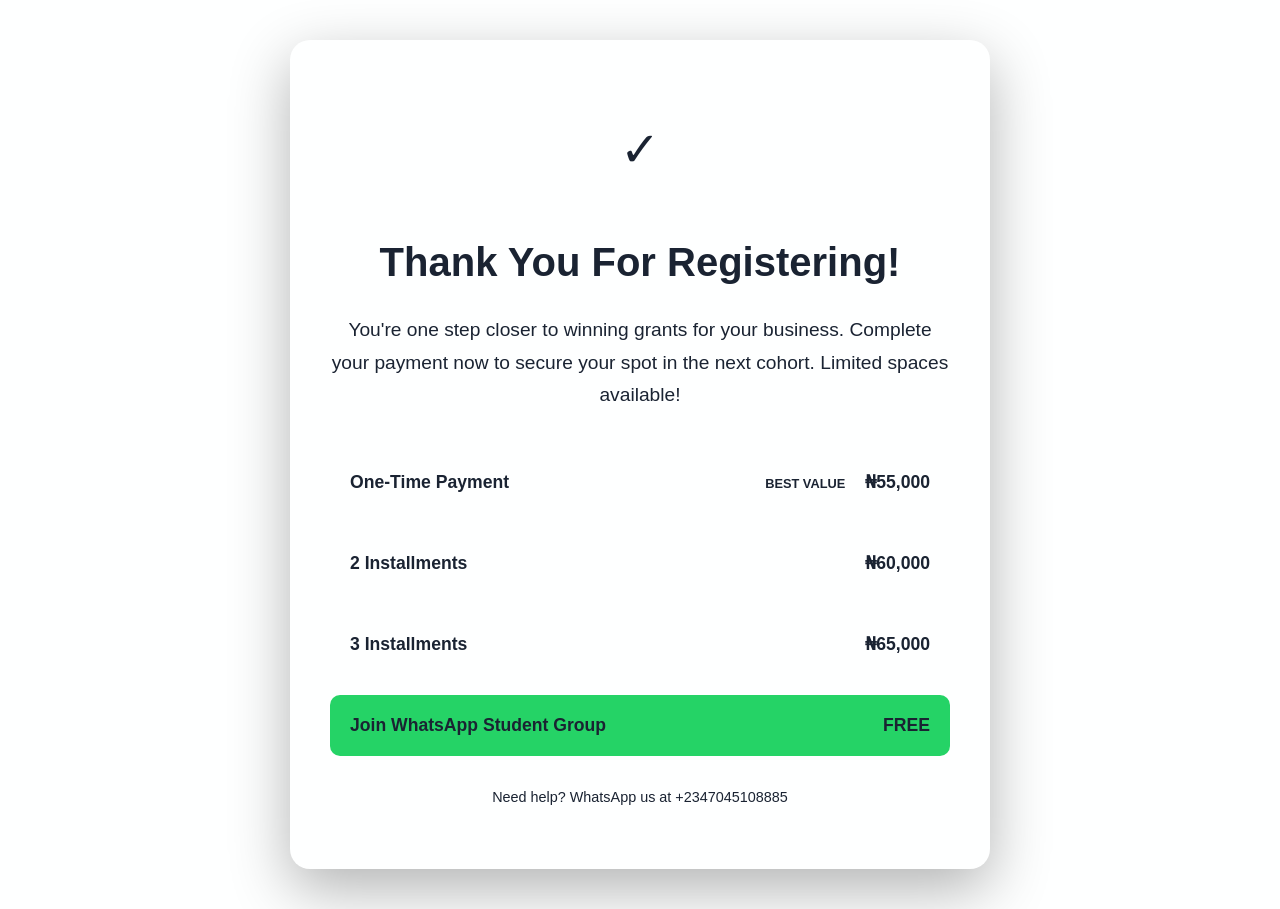
==== oldThankyou.html @ 870403da "first commit" ====
<!DOCTYPE html>
<html lang="en">
<head>
    <meta charset="UTF-8">
    <meta name="viewport" content="width=device-width, initial-scale=1.0">
    <title>Thank You - School of Grant Success</title>
    <link rel="stylesheet" href="styles.css">
    <style>
        .thankyou-container {
            min-height: 100vh;
            display: flex;
            align-items: center;
            justify-content: center;
            padding: 40px 20px;
            background: linear-gradient(135deg, var(--sgs-green-1), var(--sgs-green-2));
        }

        .thankyou-box {
            background-color: var(--sgs-white);
            max-width: 700px;
            width: 100%;
            padding: 60px 40px;
            border-radius: 20px;
            text-align: center;
            box-shadow: 0 20px 60px rgba(0,0,0,0.3);
        }

        .thankyou-icon {
            width: 100px;
            height: 100px;
            background-color: var(--sgs-green-1);
            border-radius: 50%;
            display: flex;
            align-items: center;
            justify-content: center;
            margin: 0 auto 30px;
            font-size: 3rem;
        }

        .thankyou-title {
            font-size: 2.5rem;
            font-weight: 800;
            color: var(--gray-dark);
            margin-bottom: 20px;
        }

        .thankyou-subtitle {
            font-size: 1.2rem;
            color: var(--gray-medium);
            margin-bottom: 40px;
            line-height: 1.7;
        }

        .payment-buttons {
            display: grid;
            gap: 20px;
            margin-bottom: 30px;
        }

        .btn-payment {
            padding: 20px;
            border: none;
            border-radius: 10px;
            font-weight: 700;
            font-size: 1.1rem;
            cursor: pointer;
            transition: all 0.3s ease;
            display: flex;
            justify-content: space-between;
            align-items: center;
        }

        .btn-payment:hover {
            transform: translateY(-3px);
            box-shadow: 0 10px 30px rgba(0,0,0,0.2);
        }

        .btn-one-time {
            background-color: var(--sgs-green-1);
            color: var(--sgs-white);
            border: 3px solid var(--sgs-yellow);
        }

        .btn-two-payment {
            background-color: var(--sgs-green-2);
            color: var(--sgs-white);
        }

        .btn-three-payment {
            background-color: var(--sgs-green-3);
            color: var(--gray-dark);
        }

        .btn-whatsapp {
            background-color: #25D366;
            color: var(--sgs-white);
        }

        .payment-badge {
            background-color: var(--sgs-yellow);
            color: var(--gray-dark);
            padding: 5px 15px;
            border-radius: 20px;
            font-size: 0.8rem;
            font-weight: 800;
        }
    </style>
</head>
<body>
    <div class="thankyou-container">
        <div class="thankyou-box">
            <div class="thankyou-icon">✓</div>
            <h1 class="thankyou-title">Thank You For Registering!</h1>
            <p class="thankyou-subtitle">
                You're one step closer to winning grants for your business. 
                Complete your payment now to secure your spot in the next cohort. 
                Limited spaces available!
            </p>

            <div class="payment-buttons">
                <button class="btn-payment btn-one-time" id="btnOneTime">
                    <span>One-Time Payment</span>
                    <span>
                        <span class="payment-badge">BEST VALUE</span>
                        ₦55,000
                    </span>
                </button>

                <button class="btn-payment btn-two-payment" id="btnTwoPayment">
                    <span>2 Installments</span>
                    <span>₦60,000</span>
                </button>

                <button class="btn-payment btn-three-payment" id="btnThreePayment">
                    <span>3 Installments</span>
                    <span>₦65,000</span>
                </button>

                <button class="btn-payment btn-whatsapp" id="btnWhatsApp">
                    <span>Join WhatsApp Student Group</span>
                    <span>FREE</span>
                </button>
            </div>

            <p style="color: var(--gray-medium); font-size: 0.9rem;">
                Need help? WhatsApp us at +2347045108885
            </p>
        </div>
    </div>

    <script>
        // PASTE YOUR SELAR LINKS HERE
        const SELAR_ONE_TIME = "PASTE_LINK";
        const SELAR_TWO_PAYMENT = "PASTE_LINK";
        const SELAR_THREE_PAYMENT = "PASTE_LINK";
        const WHATSAPP_GROUP = "PASTE_LINK";

        document.getElementById('btnOneTime').addEventListener('click', () => {
            window.location.href = SELAR_ONE_TIME;
        });

        document.getElementById('btnTwoPayment').addEventListener('click', () => {
            window.location.href = SELAR_TWO_PAYMENT;
        });

        document.getElementById('btnThreePayment').addEventListener('click', () => {
            window.location.href = SELAR_THREE_PAYMENT;
        });

        document.getElementById('btnWhatsApp').addEventListener('click', () => {
            window.open(WHATSAPP_GROUP, '_blank');
        });
    </script>
</body>
</html>
<!-- ```

**SETUP INSTRUCTIONS:**

1. **Update Configuration Links:**
   - In `script.js` line 2: Replace `FORM_LINK` with your registration form URL
   - In `thankyou.html` lines 113-116: Replace with your Selar payment links and WhatsApp group link

2. **File Structure:**
```
   website/
   ├── index.html
   ├── styles.css
   ├── script.js
   └── thankyou.html -->
---- styles.css ----
/* ============================================
   SCHOOL OF GRANT SUCCESS — styles.css
   ============================================ */

* { margin: 0; padding: 0; box-sizing: border-box; }

:root {
    --green-1: #19A44D;
    --green-2: #2D9961;
    --green-3: #ACE8CA;
    --white: #FEFFFF;
    --yellow: #E5F12A;
    --red: #E74C3C;
    --dark: #1A2332;
    --gray: #7F8C8D;
    --light: #F4F6F7;
}

html { scroll-behavior: smooth; }

body {
    font-family: 'DM Sans', -apple-system, BlinkMacSystemFont, sans-serif;
    line-height: 1.6;
    color: var(--dark);
    background: var(--white);
}

.container { max-width: 1200px; margin: 0 auto; padding: 0 20px; }
img { max-width: 100%; height: auto; display: block; }

/* ======================== HEADER ======================== */
.header {
    background: var(--white);
    padding: 14px 0;
    box-shadow: 0 2px 12px rgba(0,0,0,0.08);
    position: sticky;
    top: 0;
    z-index: 100;
}
.header-content { display: flex; justify-content: space-between; align-items: center; }
.logo { height: 48px; }

.btn-header {
    background: var(--green-1);
    color: var(--white);
    padding: 11px 28px;
    border: none;
    border-radius: 6px;
    font-weight: 700;
    font-size: 0.95rem;
    cursor: pointer;
    letter-spacing: 0.5px;
    transition: background 0.3s, transform 0.2s;
}
.btn-header:hover { background: var(--green-2); transform: translateY(-2px); }

/* ======================== HERO ======================== */
.hero-carousel {
    position: relative;
    height: 700px;
    overflow: hidden;
    width: 100%;
}
.carousel-container { position: absolute; inset: 0; }
.carousel-slide {
    position: absolute; inset: 0;
    background-size: cover;
    background-position: center;
    background-repeat: no-repeat;
    opacity: 0;
    transition: opacity 1s ease-in-out;
}
.carousel-slide.active { opacity: 1; }

.hero-overlay {
    position: absolute; inset: 0;
    background: linear-gradient(135deg, rgba(25,164,77,0.88) 0%, rgba(26,35,50,0.80) 100%);
    z-index: 1;
}
.hero-content {
    position: relative; z-index: 2;
    height: 100%;
    display: flex; flex-direction: column;
    justify-content: center; align-items: center;
    text-align: center;
    color: var(--white);
    padding: 40px 20px;
}
.hero-preheadline {
    background: var(--red);
    color: var(--white);
    padding: 7px 22px;
    border-radius: 30px;
    font-weight: 700;
    font-size: 0.88rem;
    margin-bottom: 18px;
    letter-spacing: 1.5px;
    text-transform: uppercase;
}
.hero-title {
    font-family: 'Playfair Display', serif;
    font-size: 3.6rem;
    font-weight: 900;
    margin-bottom: 18px;
    line-height: 1.15;
    max-width: 860px;
}
.hero-subtitle {
    font-size: 1.3rem;
    margin-bottom: 8px;
    max-width: 760px;
    font-weight: 400;
    line-height: 1.6;
}
.hero-sub2 {
    font-size: 1.1rem;
    margin-bottom: 26px;
    opacity: 0.9;
    font-style: italic;
}
.btn-hero {
    background: var(--yellow);
    color: var(--dark);
    padding: 17px 52px;
    border: none;
    border-radius: 50px;
    font-weight: 800;
    font-size: 1.15rem;
    cursor: pointer;
    transition: transform 0.3s, box-shadow 0.3s;
    box-shadow: 0 8px 28px rgba(0,0,0,0.25);
    letter-spacing: 0.5px;
}
.btn-hero:hover { transform: scale(1.05); box-shadow: 0 14px 36px rgba(0,0,0,0.35); }

/* Countdown */
.countdown-timer {
    display: flex;
    flex-wrap: nowrap;
    justify-content: center;
    gap: 16px;
    margin-top: 32px;
}
.countdown-item {
    background: rgba(255,255,255,0.18);
    backdrop-filter: blur(10px);
    padding: 16px 18px;
    border-radius: 10px;
    min-width: 84px;
    text-align: center;
    border: 1px solid rgba(255,255,255,0.25);
}
.countdown-value { display: block; font-size: 2.2rem; font-weight: 800; line-height: 1; }
.countdown-label { display: block; font-size: 0.78rem; text-transform: uppercase; margin-top: 5px; letter-spacing: 1px; opacity: 0.85; }

/* ======================== MARKETING VIDEO ======================== */
.marketing-video-section {
    padding: 70px 0;
    background: var(--light);
    text-align: center;
}
.marketing-video-wrapper {
    position: relative;
    max-width: 700px;
    margin: 0 auto;
    padding-bottom: 39.375%; /* 16:9 of 700px */
    height: 0;
    overflow: hidden;
    border-radius: 16px;
    box-shadow: 0 16px 50px rgba(0,0,0,0.18);
}
.marketing-video-wrapper iframe {
    position: absolute;
    inset: 0;
    width: 100%;
    height: 100%;
    border: none;
}

/* ======================== METRICS ======================== */
.metrics { padding: 70px 0; background: var(--white); }

.metrics-grid {
    display: grid;
    grid-template-columns: repeat(5, 1fr);
    gap: 20px;
}
.metric-item {
    text-align: center;
    padding: 24px 12px;
    background: var(--light);
    border-radius: 14px;
    transition: all 0.3s ease;
}
.metric-item:hover {
    background: var(--green-3);
    transform: translateY(-8px);
    box-shadow: 0 10px 28px rgba(0,0,0,0.1);
}
.metric-icon { font-size: 2.2rem; margin-bottom: 10px; }
.metric-number { font-size: 2.2rem; font-weight: 800; color: var(--green-1); margin-bottom: 6px; }
.metric-label { font-size: 0.88rem; color: var(--gray); font-weight: 600; line-height: 1.3; }

/* ======================== SUCCESS STORIES ======================== */
.success-stories { padding: 80px 0; background: var(--white); }

.section-title {
    font-family: 'Playfair Display', serif;
    font-size: 2.4rem;
    font-weight: 800;
    text-align: center;
    margin-bottom: 12px;
    color: var(--dark);
}
.section-title.light { color: var(--white); }
.section-subtitle { text-align: center; font-size: 1.1rem; color: var(--gray); margin-bottom: 46px; }

.testimonial-grid {
    display: grid;
    grid-template-columns: repeat(auto-fit, minmax(260px, 1fr));
    gap: 28px;
}
.testimonial-card {
    background: var(--light);
    padding: 32px;
    border-radius: 16px;
    box-shadow: 0 4px 20px rgba(0,0,0,0.07);
    transition: all 0.3s ease;
    position: relative;
}
.testimonial-card:hover { transform: translateY(-5px); box-shadow: 0 10px 30px rgba(0,0,0,0.12); }
.featured-card { border: 3px solid var(--green-1); }

.grant-badge {
    display: inline-block;
    background: var(--green-1);
    color: var(--white);
    padding: 6px 16px;
    border-radius: 20px;
    font-size: 0.82rem;
    font-weight: 700;
    margin-bottom: 18px;
    letter-spacing: 0.3px;
}
.testimonial-quote {
    font-size: 1rem;
    line-height: 1.75;
    margin-bottom: 22px;
    font-style: italic;
    color: #2C3E50;
}
.testimonial-author { display: flex; align-items: center; gap: 14px; }
.author-avatar {
    width: 48px; height: 48px;
    background: var(--green-1); color: var(--white);
    border-radius: 50%;
    display: flex; align-items: center; justify-content: center;
    font-weight: 700; font-size: 1.1rem;
    flex-shrink: 0;
}
.author-name { font-weight: 700; font-size: 0.97rem; }
.author-title { font-size: 0.84rem; color: var(--gray); }

.center-cta { text-align: center; margin-top: 50px; }
.results-cta-text {
    font-size: 1.5rem;
    font-weight: 800;
    color: var(--red);
    margin-bottom: 18px;
    font-family: 'Playfair Display', serif;
}
.cta-sub { margin-top: 12px; color: var(--gray); font-size: 0.95rem; }

/* ======================== BUTTONS ======================== */
.btn-cta-red {
    background: var(--red);
    color: var(--white);
    padding: 16px 46px;
    border: none;
    border-radius: 50px;
    font-weight: 800;
    font-size: 1.1rem;
    cursor: pointer;
    transition: all 0.3s;
    box-shadow: 0 6px 20px rgba(231,76,60,0.35);
    letter-spacing: 0.5px;
}
.btn-cta-red:hover { transform: scale(1.05); box-shadow: 0 10px 30px rgba(231,76,60,0.45); }

.btn-cta-green {
    background: var(--green-1);
    color: var(--white);
    padding: 16px 46px;
    border: none;
    border-radius: 50px;
    font-weight: 800;
    font-size: 1.1rem;
    cursor: pointer;
    transition: all 0.3s;
    box-shadow: 0 6px 20px rgba(25,164,77,0.3);
    letter-spacing: 0.5px;
}
.btn-cta-green:hover { background: var(--green-2); transform: scale(1.05); }

/* ======================== REJECTION SECTION ======================== */
.rejection-section {
    padding: 90px 0;
    background: linear-gradient(135deg, var(--dark) 0%, #2c3e50 100%);
    color: var(--white);
}
.rejection-section .section-title { color: var(--white); }
.subtitle-accent { color: var(--yellow); font-style: italic; }

.rejection-content { max-width: 860px; margin: 0 auto; }
.rejection-intro { font-size: 1.2rem; line-height: 1.8; margin-bottom: 32px; text-align: center; }
.rejected-text {
    color: var(--red);
    font-weight: 800;
    font-size: 1.4rem;
    letter-spacing: 2px;
}
.rejection-box {
    background: rgba(255,255,255,0.07);
    border-left: 4px solid var(--yellow);
    padding: 30px;
    border-radius: 0 12px 12px 0;
    margin-bottom: 30px;
}
.rejection-box h3 { margin-bottom: 16px; font-size: 1.2rem; color: var(--yellow); }
.truth-list { list-style: none; }
.truth-list li { padding: 8px 0; font-size: 1.05rem; line-height: 1.6; }

.rejection-mid { font-size: 1.1rem; line-height: 1.8; margin-bottom: 32px; text-align: center; }

.solution-banner {
    background: var(--green-1);
    padding: 24px;
    border-radius: 12px;
    text-align: center;
    margin-bottom: 40px;
}
.solution-banner h3 { font-size: 1.6rem; font-weight: 800; color: var(--white); }

.solution-intro { text-align: center; }
.solution-title {
    font-family: 'Playfair Display', serif;
    font-size: 2rem;
    font-weight: 900;
    color: var(--yellow);
    margin-bottom: 8px;
}
.solution-sub { font-size: 1.1rem; color: var(--green-3); margin-bottom: 10px; }
.solution-desc { font-size: 1rem; opacity: 0.85; margin-bottom: 40px; }

.what-you-get-grid {
    display: grid;
    grid-template-columns: repeat(auto-fit, minmax(220px, 1fr));
    gap: 24px;
    margin-bottom: 40px;
    text-align: left;
}
.wyg-item {
    background: rgba(255,255,255,0.08);
    padding: 24px;
    border-radius: 12px;
    border-top: 3px solid var(--green-1);
}
.wyg-icon { font-size: 2rem; margin-bottom: 10px; }
.wyg-item h4 { font-size: 1.05rem; margin-bottom: 10px; color: var(--yellow); }
.wyg-item p { font-size: 0.9rem; line-height: 1.6; opacity: 0.85; }

/* ======================== COURSE STRUCTURE ======================== */
.course-structure { padding: 80px 0; background: var(--light); }

.weeks-grid {
    display: grid;
    grid-template-columns: repeat(auto-fit, minmax(340px, 1fr));
    gap: 28px;
    margin-bottom: 50px;
}
.week-card {
    background: var(--white);
    padding: 32px;
    border-radius: 16px;
    border-left: 5px solid var(--green-1);
    transition: all 0.3s ease;
}
.week-card:hover { transform: translateY(-4px); box-shadow: 0 10px 28px rgba(0,0,0,0.1); }
.week-number {
    background: var(--green-1); color: var(--white);
    display: inline-block;
    padding: 4px 16px;
    border-radius: 20px;
    font-weight: 700; font-size: 0.85rem;
    margin-bottom: 12px;
    letter-spacing: 0.5px;
}
.week-title { font-size: 1.4rem; font-weight: 700; margin-bottom: 6px; color: var(--dark); }
.week-tagline { font-size: 0.92rem; font-style: italic; color: var(--green-2); margin-bottom: 16px; }
.week-content { list-style: none; }
.week-content li {
    padding: 7px 0 7px 26px;
    position: relative;
    font-size: 0.95rem;
    color: #34495e;
    border-bottom: 1px solid #eee;
}
.week-content li:last-child { border: none; }
.week-content li::before {
    content: "✓"; position: absolute; left: 0;
    color: var(--green-1); font-weight: 700;
}

.outcomes-box {
    background: linear-gradient(135deg, var(--green-1), var(--green-2));
    color: var(--white);
    padding: 40px;
    border-radius: 20px;
}
.outcomes-box h3 {
    font-family: 'Playfair Display', serif;
    font-size: 1.6rem;
    margin-bottom: 24px;
    text-align: center;
}
.outcomes-grid {
    display: grid;
    grid-template-columns: repeat(auto-fit, minmax(260px, 1fr));
    gap: 16px;
}
.outcome-item {
    display: flex; align-items: flex-start; gap: 12px;
    font-size: 0.97rem; line-height: 1.5;
    background: rgba(255,255,255,0.1);
    padding: 14px;
    border-radius: 10px;
}

/* ======================== VIDEO TESTIMONIALS ======================== */
.video-testimonials { padding: 80px 0; background: var(--white); }

.video-grid {
    display: grid;
    grid-template-columns: repeat(auto-fit, minmax(180px, 1fr));
    gap: 20px;
}
.video-item {
    cursor: pointer;
    border-radius: 12px;
    overflow: hidden;
    transition: all 0.3s ease;
}
.video-item:hover { transform: scale(1.04); box-shadow: 0 10px 28px rgba(0,0,0,0.18); }
.video-thumbnail {
    position: relative;
    width: 100%;
    padding-bottom: 177.78%;
    overflow: hidden;
}
.video-thumbnail img {
    position: absolute; inset: 0;
    width: 100%; height: 100%;
    object-fit: cover;
}
.play-button {
    position: absolute;
    top: 50%; left: 50%;
    transform: translate(-50%, -50%);
    width: 56px; height: 56px;
    background: var(--green-1);
    border-radius: 50%;
    display: flex; align-items: center; justify-content: center;
    font-size: 1.5rem; color: var(--white);
    transition: all 0.3s ease;
}
.video-item:hover .play-button {
    background: var(--yellow);
    color: var(--dark);
    transform: translate(-50%, -50%) scale(1.15);
}

/* Video Modal */
.video-modal {
    display: none;
    position: fixed; inset: 0;
    z-index: 1000;
    background: rgba(0,0,0,0.95);
}
.video-modal.show { display: flex; align-items: center; justify-content: center; }
.video-modal-content { position: relative; width: 90%; max-width: 700px; }
.video-close {
    position: absolute; top: -42px; right: 0;
    color: var(--white); font-size: 38px; font-weight: bold;
    cursor: pointer; z-index: 1001;
}
.video-wrapper {
    position: relative;
    padding-bottom: 177.78%;
    height: 0;
    overflow: hidden;
    border-radius: 12px;
}
.video-wrapper iframe { position: absolute; inset: 0; width: 100%; height: 100%; }

/* ======================== TESTIMONIAL CAROUSEL ======================== */
.testimonial-carousel-section { padding: 80px 0; background: var(--light); }

.testimonial-carousel {
    position: relative;
    max-width: 760px;
    margin: 0 auto;
    overflow: hidden;
    border-radius: 14px;
}
.carousel-track { display: flex; transition: transform 0.5s ease; }
.carousel-testimonial { min-width: 100%; display: none; }
.carousel-testimonial.active { display: block; }
.carousel-testimonial img { width: 100%; border-radius: 14px; }

.carousel-btn {
    position: absolute; top: 50%;
    transform: translateY(-50%);
    background: var(--green-1); color: var(--white);
    border: none; width: 46px; height: 46px;
    border-radius: 50%; font-size: 1.3rem;
    cursor: pointer; z-index: 10;
    transition: background 0.3s;
}
.carousel-btn:hover { background: var(--green-2); }
.carousel-btn.prev { left: 10px; }
.carousel-btn.next { right: 10px; }
.carousel-dots { text-align: center; margin-top: 18px; }
.carousel-dot {
    display: inline-block;
    width: 10px; height: 10px;
    background: var(--gray);
    border-radius: 50%; margin: 0 4px;
    cursor: pointer; transition: all 0.3s;
}
.carousel-dot.active { background: var(--green-1); width: 28px; border-radius: 5px; }

/* ======================== WHO SECTION ======================== */
.who-section { padding: 80px 0; background: var(--white); }
.who-grid {
    display: grid;
    grid-template-columns: repeat(auto-fit, minmax(380px, 1fr));
    gap: 36px;
}
.who-column { padding: 38px; border-radius: 16px; }
.who-column.perfect { background: #E8F5E9; border: 3px solid var(--green-1); }
.who-column.not-for { background: #FFEBEE; border: 3px solid var(--red); }
.who-column h3 { font-size: 1.6rem; margin-bottom: 22px; font-family: 'Playfair Display', serif; }
.who-column ul { list-style: none; }
.who-column li { padding: 10px 0 10px 28px; position: relative; font-size: 1rem; }
.perfect li::before { content: "✓"; position: absolute; left: 0; color: var(--green-1); font-weight: 700; font-size: 1.1rem; }
.not-for li::before { content: "✗"; position: absolute; left: 0; color: var(--red); font-weight: 700; font-size: 1.1rem; }

/* ======================== PRICING ======================== */
.pricing { padding: 80px 0; background: var(--light); }

.value-comparison {
    max-width: 680px;
    margin: 0 auto 52px;
    background: var(--white);
    padding: 36px;
    border-radius: 16px;
    box-shadow: 0 4px 20px rgba(0,0,0,0.06);
}
.value-comparison h3 { font-size: 1.6rem; margin-bottom: 22px; text-align: center; font-family: 'Playfair Display', serif; }
.value-items { display: flex; flex-direction: column; gap: 12px; }
.value-item {
    display: flex; justify-content: space-between;
    padding: 10px 0;
    border-bottom: 1px dashed #ddd;
    font-size: 0.97rem;
}
.value-total {
    display: flex; justify-content: space-between;
    padding: 18px 0 0;
    font-size: 1.1rem;
    color: var(--green-1);
}
.dinner-line { text-align: center; margin-top: 18px; font-style: italic; color: var(--gray); font-size: 0.95rem; }

.pricing-grid {
    display: grid;
    grid-template-columns: repeat(auto-fit, minmax(290px, 1fr));
    gap: 28px;
    max-width: 1050px;
    margin: 0 auto;
}
.pricing-card {
    background: var(--white);
    padding: 38px 28px;
    border-radius: 16px;
    text-align: center;
    position: relative;
    transition: all 0.3s ease;
    box-shadow: 0 4px 16px rgba(0,0,0,0.06);
}
.pricing-card:hover { transform: translateY(-8px); box-shadow: 0 14px 38px rgba(0,0,0,0.12); }
.pricing-card.featured {
    background: linear-gradient(135deg, var(--green-1), var(--green-2));
    color: var(--white);
    border: 3px solid var(--yellow);
}
.pricing-badge {
    position: absolute; top: -14px; left: 50%;
    transform: translateX(-50%);
    background: var(--yellow); color: var(--dark);
    padding: 6px 18px; border-radius: 20px;
    font-weight: 800; font-size: 0.8rem; letter-spacing: 1px;
    white-space: nowrap;
}
.pricing-title { font-size: 1.6rem; margin-bottom: 18px; font-family: 'Playfair Display', serif; }
.pricing-original { font-size: 1.1rem; opacity: 0.7; margin-bottom: 4px; }
.pricing-amount { font-size: 2.8rem; font-weight: 800; margin-bottom: 8px; }
.currency { font-size: 1.4rem; }
.pricing-description { margin-bottom: 26px; font-size: 0.95rem; opacity: 0.85; }
.pricing-features { list-style: none; text-align: left; margin-bottom: 28px; }
.pricing-features li { padding: 9px 0; font-size: 0.95rem; border-bottom: 1px solid rgba(0,0,0,0.06); }
.pricing-card.featured .pricing-features li { border-color: rgba(255,255,255,0.15); }

.btn-pricing {
    width: 100%;
    background: var(--yellow); color: var(--dark);
    padding: 14px;
    border: none; border-radius: 8px;
    font-weight: 800; font-size: 1rem;
    cursor: pointer; transition: all 0.3s;
    letter-spacing: 0.5px;
}
.btn-pricing:hover { transform: scale(1.04); }
.pricing-card.featured .btn-pricing { background: var(--white); color: var(--green-1); }
.payment-note { text-align: center; margin-top: 28px; color: var(--gray); font-size: 0.95rem; }

/* ======================== GUARANTEE / INCOME STREAMS ======================== */
.guarantee-section { padding: 90px 0; background: var(--white); }
.guarantee-box {
    max-width: 820px;
    margin: 0 auto 56px;
    background: #f0fff5;
    border: 2px solid var(--green-1);
    padding: 40px;
    border-radius: 20px;
    text-align: center;
}
.guarantee-text { font-size: 1.05rem; line-height: 1.8; margin-bottom: 16px; color: #2C3E50; }
.guarantee-plus { font-size: 1.1rem; color: var(--green-2); font-weight: 600; }

.income-grid {
    display: grid;
    grid-template-columns: repeat(auto-fit, minmax(250px, 1fr));
    gap: 28px;
}
.income-card {
    background: var(--light);
    padding: 32px;
    border-radius: 16px;
    border-top: 4px solid var(--green-1);
    transition: all 0.3s;
    position: relative;
}
.income-card:hover { transform: translateY(-6px); box-shadow: 0 12px 32px rgba(0,0,0,0.1); }
.income-num {
    font-size: 3.5rem;
    font-weight: 900;
    color: var(--green-3);
    line-height: 1;
    margin-bottom: 6px;
    font-family: 'Playfair Display', serif;
}
.income-icon { font-size: 2rem; margin-bottom: 12px; }
.income-card h3 { font-size: 1.1rem; font-weight: 700; margin-bottom: 12px; color: var(--dark); }
.income-card p { font-size: 0.9rem; line-height: 1.65; color: #34495e; }
.income-cta-sub { font-size: 1.05rem; margin-bottom: 20px; font-style: italic; color: var(--gray); }

/* ======================== URGENCY SECTION ======================== */
.urgency-section {
    padding: 80px 0;
    background: linear-gradient(135deg, var(--red), #c0392b);
    text-align: center;
    color: var(--white);
}
.urgency-grid {
    display: grid;
    grid-template-columns: repeat(auto-fit, minmax(280px, 1fr));
    gap: 18px;
    max-width: 860px;
    margin: 0 auto 36px;
    text-align: left;
}
.urgency-item {
    display: flex; gap: 12px; align-items: flex-start;
    background: rgba(255,255,255,0.1);
    padding: 14px 18px;
    border-radius: 10px;
    font-size: 0.97rem;
    line-height: 1.5;
}
.urgency-warning {
    font-size: 1.2rem;
    font-weight: 700;
    margin-bottom: 32px;
    max-width: 700px;
    margin-left: auto;
    margin-right: auto;
}
.btn-final-cta {
    background: var(--yellow); color: var(--dark);
    padding: 18px 56px;
    border: none; border-radius: 50px;
    font-weight: 800; font-size: 1.25rem;
    cursor: pointer; transition: all 0.3s;
    box-shadow: 0 8px 28px rgba(0,0,0,0.25);
    letter-spacing: 0.5px;
}
.btn-final-cta:hover { transform: scale(1.05); box-shadow: 0 14px 36px rgba(0,0,0,0.35); }

/* ======================== FAQ ======================== */
.faq { padding: 80px 0; background: var(--light); }
.faq-accordion { max-width: 800px; margin: 0 auto; }
.faq-item {
    background: var(--white);
    margin-bottom: 12px;
    border-radius: 10px;
    overflow: hidden;
    box-shadow: 0 2px 8px rgba(0,0,0,0.05);
}
.faq-question {
    padding: 18px 24px;
    cursor: pointer;
    display: flex; justify-content: space-between; align-items: center;
    font-weight: 600; font-size: 1rem;
    transition: background 0.3s;
}
.faq-question:hover { background: var(--green-3); }
.faq-icon { font-size: 1.4rem; color: var(--green-1); font-weight: 700; flex-shrink: 0; margin-left: 12px; transition: transform 0.3s; }
.faq-answer { padding: 0 24px; max-height: 0; overflow: hidden; transition: all 0.3s ease; font-size: 0.97rem; line-height: 1.7; color: #34495e; }
.faq-item.active .faq-answer { padding: 18px 24px; max-height: 400px; }
.faq-item.active .faq-icon { transform: rotate(45deg); }

/* ======================== FACULTY ======================== */
.faculty-section { padding: 80px 0; background: var(--white); }
.faculty-grid {
    display: grid;
    grid-template-columns: repeat(auto-fit, minmax(240px, 1fr));
    gap: 32px;
    margin-bottom: 36px;
}
.faculty-card {
    text-align: center;
    padding: 32px 24px;
    background: var(--light);
    border-radius: 16px;
    transition: all 0.3s;
}
.faculty-card:hover { transform: translateY(-6px); box-shadow: 0 12px 32px rgba(0,0,0,0.1); }
.faculty-img {
    width: 110px; height: 110px;
    border-radius: 50%;
    overflow: hidden;
    margin: 0 auto 16px;
    border: 4px solid var(--green-1);
}
.faculty-img img { width: 100%; height: 100%; object-fit: cover; }
.faculty-card h3 { font-size: 1.2rem; font-weight: 700; margin-bottom: 6px; }
.faculty-role { font-size: 0.88rem; color: var(--green-2); margin-bottom: 12px; font-weight: 600; }
.faculty-bio { font-size: 0.9rem; color: var(--gray); line-height: 1.6; }
.faculty-quote {
    text-align: center;
    font-size: 1.3rem;
    font-style: italic;
    color: var(--green-2);
    font-family: 'Playfair Display', serif;
}

/* ======================== FINAL CTA ======================== */
.final-cta {
    padding: 90px 0;
    background: linear-gradient(135deg, var(--dark), #2c3e50);
    color: var(--white);
    text-align: center;
}
.final-cta h2 {
    font-family: 'Playfair Display', serif;
    font-size: 2.6rem;
    font-weight: 800;
    margin-bottom: 40px;
}
.two-choices {
    display: grid;
    grid-template-columns: 1fr 1fr;
    gap: 28px;
    max-width: 840px;
    margin: 0 auto 40px;
}
.choice {
    padding: 28px;
    border-radius: 14px;
}
.choice-bad { background: rgba(231,76,60,0.15); border: 2px solid var(--red); }
.choice-good { background: rgba(25,164,77,0.15); border: 2px solid var(--green-1); }
.choice h3 { font-size: 1.2rem; margin-bottom: 12px; }
.choice p { font-size: 0.95rem; line-height: 1.65; opacity: 0.85; }

.final-truth {
    font-size: 1.2rem;
    max-width: 680px;
    margin: 0 auto 36px;
    line-height: 1.7;
}
.cta-note { margin-top: 18px; font-size: 0.9rem; opacity: 0.75; }

/* Mini carousel in final section */
.mini-carousel-wrap { max-width: 760px; margin: 0 auto; }

/* Final payment box */
.final-payment-box {
    max-width: 860px;
    margin: 60px auto 0;
    background: rgba(255,255,255,0.07);
    padding: 40px;
    border-radius: 20px;
    border: 1px solid rgba(255,255,255,0.15);
}
.final-payment-box h3 {
    font-family: 'Playfair Display', serif;
    font-size: 1.8rem;
    text-align: center;
    margin-bottom: 28px;
    color: var(--yellow);
}
.final-payment-grid {
    display: grid;
    grid-template-columns: repeat(auto-fit, minmax(200px, 1fr));
    gap: 20px;
    margin-bottom: 20px;
}
.final-pay-item {
    text-align: center;
    padding: 24px 16px;
    background: rgba(255,255,255,0.05);
    border-radius: 12px;
    border: 1px solid rgba(255,255,255,0.1);
}
.final-pay-item.featured-pay { border-color: var(--yellow); background: rgba(229,241,42,0.08); }
.pay-label { font-size: 0.88rem; opacity: 0.75; margin-bottom: 8px; letter-spacing: 0.5px; text-transform: uppercase; }
.pay-amount { font-size: 2rem; font-weight: 800; color: var(--yellow); margin-bottom: 4px; }
.pay-detail { font-size: 0.8rem; opacity: 0.65; margin-bottom: 14px; }
.btn-pay {
    background: var(--yellow); color: var(--dark);
    padding: 10px 22px;
    border: none; border-radius: 6px;
    font-weight: 800; font-size: 0.88rem;
    cursor: pointer; transition: all 0.3s;
    width: 100%;
}
.btn-pay:hover { transform: scale(1.04); }
.pay-via { text-align: center; opacity: 0.65; font-size: 0.88rem; margin-top: 8px; }

/* ======================== FOOTER ======================== */
.footer { background: var(--dark); color: var(--white); padding: 56px 0 18px; }
.footer-grid {
    display: grid;
    grid-template-columns: repeat(auto-fit, minmax(220px, 1fr));
    gap: 36px;
    margin-bottom: 36px;
}
.footer-logo { height: 52px; margin-bottom: 16px; filter: brightness(0) invert(1); }
.footer-description { line-height: 1.7; opacity: 0.8; font-size: 0.93rem; }
.footer-col h4 { margin-bottom: 16px; font-size: 1.1rem; color: var(--yellow); }
.footer-links, .footer-contact { list-style: none; }
.footer-links li, .footer-contact li { margin-bottom: 10px; }
.footer-links a { color: var(--white); text-decoration: none; opacity: 0.75; transition: all 0.3s; font-size: 0.93rem; }
.footer-links a:hover { opacity: 1; color: var(--yellow); }
.footer-contact li { opacity: 0.85; font-size: 0.93rem; }
.footer-bottom { text-align: center; padding-top: 24px; border-top: 1px solid rgba(255,255,255,0.1); opacity: 0.6; font-size: 0.88rem; }

/* ======================== WHATSAPP FLOAT ======================== */
.whatsapp-float {
    position: fixed; bottom: 28px; right: 28px;
    background: #25D366; color: var(--white);
    width: 58px; height: 58px;
    border-radius: 50%;
    display: flex; align-items: center; justify-content: center;
    box-shadow: 0 4px 18px rgba(0,0,0,0.28);
    z-index: 999; transition: all 0.3s;
}
.whatsapp-float:hover { transform: scale(1.1); box-shadow: 0 8px 28px rgba(0,0,0,0.38); }
.whatsapp-float svg { width: 32px; height: 32px; }

/* ======================== STICKY CTA MOBILE ======================== */
.sticky-cta {
    position: fixed; bottom: 0; left: 0; width: 100%;
    background: var(--green-1);
    padding: 12px 16px;
    z-index: 998; display: none;
    box-shadow: 0 -4px 18px rgba(0,0,0,0.18);
}
.sticky-cta.show { display: block; }
.btn-sticky {
    width: 100%; background: var(--yellow); color: var(--dark);
    padding: 14px;
    border: none; border-radius: 8px;
    font-weight: 800; font-size: 1.05rem;
    cursor: pointer;
}

/* ======================== RESPONSIVE ======================== */
@media (max-width: 900px) {
    .metrics-grid {
        grid-template-columns: repeat(2, 1fr);
        gap: 16px;
    }
}

@media (max-width: 768px) {
    /* Hero */
    .hero-carousel { height: 620px; }
    .hero-title { font-size: 2rem; }
    .hero-subtitle { font-size: 1rem; }
    .hero-sub2 { font-size: 0.93rem; }
    .btn-hero { padding: 14px 36px; font-size: 1rem; }

    /* Countdown on one row, compact */
    .countdown-timer {
        flex-wrap: nowrap;
        gap: 8px;
        width: 100%;
        max-width: 340px;
    }
    .countdown-item {
        padding: 10px 8px;
        min-width: 0;
        flex: 1;
    }
    .countdown-value { font-size: 1.5rem; }
    .countdown-label { font-size: 0.65rem; }

    /* Metrics: 2 then 3 on mobile */
    .metrics-grid {
        display: grid;
        grid-template-columns: repeat(2, 1fr);
        gap: 12px;
    }
    .metric-item {
        padding: 14px 8px;
    }
    .metric-icon { font-size: 1.6rem; margin-bottom: 6px; }
    .metric-number { font-size: 1.6rem; margin-bottom: 4px; }
    .metric-label { font-size: 0.72rem; }

    /* Section titles */
    .section-title { font-size: 1.8rem; }

    /* Videos halved */
    .video-grid { grid-template-columns: repeat(2, 1fr); gap: 12px; }

    /* Who */
    .who-grid { grid-template-columns: 1fr; }

    /* Pricing */
    .pricing-grid, .weeks-grid { grid-template-columns: 1fr; }

    /* Header */
    .logo { height: 38px; }
    .btn-header { padding: 9px 18px; font-size: 0.85rem; }

    /* Sticky */
    .sticky-cta { display: none; } /* shown via JS */
    .whatsapp-float { bottom: 80px; }

    /* Two choices stacked */
    .two-choices { grid-template-columns: 1fr; }

    /* Final cta h2 */
    .final-cta h2 { font-size: 1.9rem; }

    /* Marketing video */
    .marketing-video-wrapper {
        padding-bottom: 56.25%; /* standard 16:9 on mobile */
    }
}

@media (max-width: 480px) {
    .hero-carousel { height: 580px; }
    .hero-title { font-size: 1.75rem; }
    .countdown-timer { max-width: 300px; gap: 6px; }
    .countdown-item { padding: 8px 6px; }
    .countdown-value { font-size: 1.3rem; }
    .countdown-label { font-size: 0.6rem; }
    .metrics-grid { gap: 8px; }
    .metric-number { font-size: 1.4rem; }
    .video-grid { grid-template-columns: repeat(2, 1fr); }
    .income-grid { grid-template-columns: 1fr; }
    .final-payment-grid { grid-template-columns: 1fr; }
}

/* Special mobile metrics layout: 2 top, 3 bottom */
@media (max-width: 768px) {
    .metrics-grid {
        grid-template-columns: repeat(6, 1fr);
        grid-template-rows: auto auto;
    }
    .metric-item:nth-child(1) { grid-column: 1 / 4; }
    .metric-item:nth-child(2) { grid-column: 4 / 7; }
    .metric-item:nth-child(3) { grid-column: 1 / 3; }
    .metric-item:nth-child(4) { grid-column: 3 / 5; }
    .metric-item:nth-child(5) { grid-column: 5 / 7; }
}
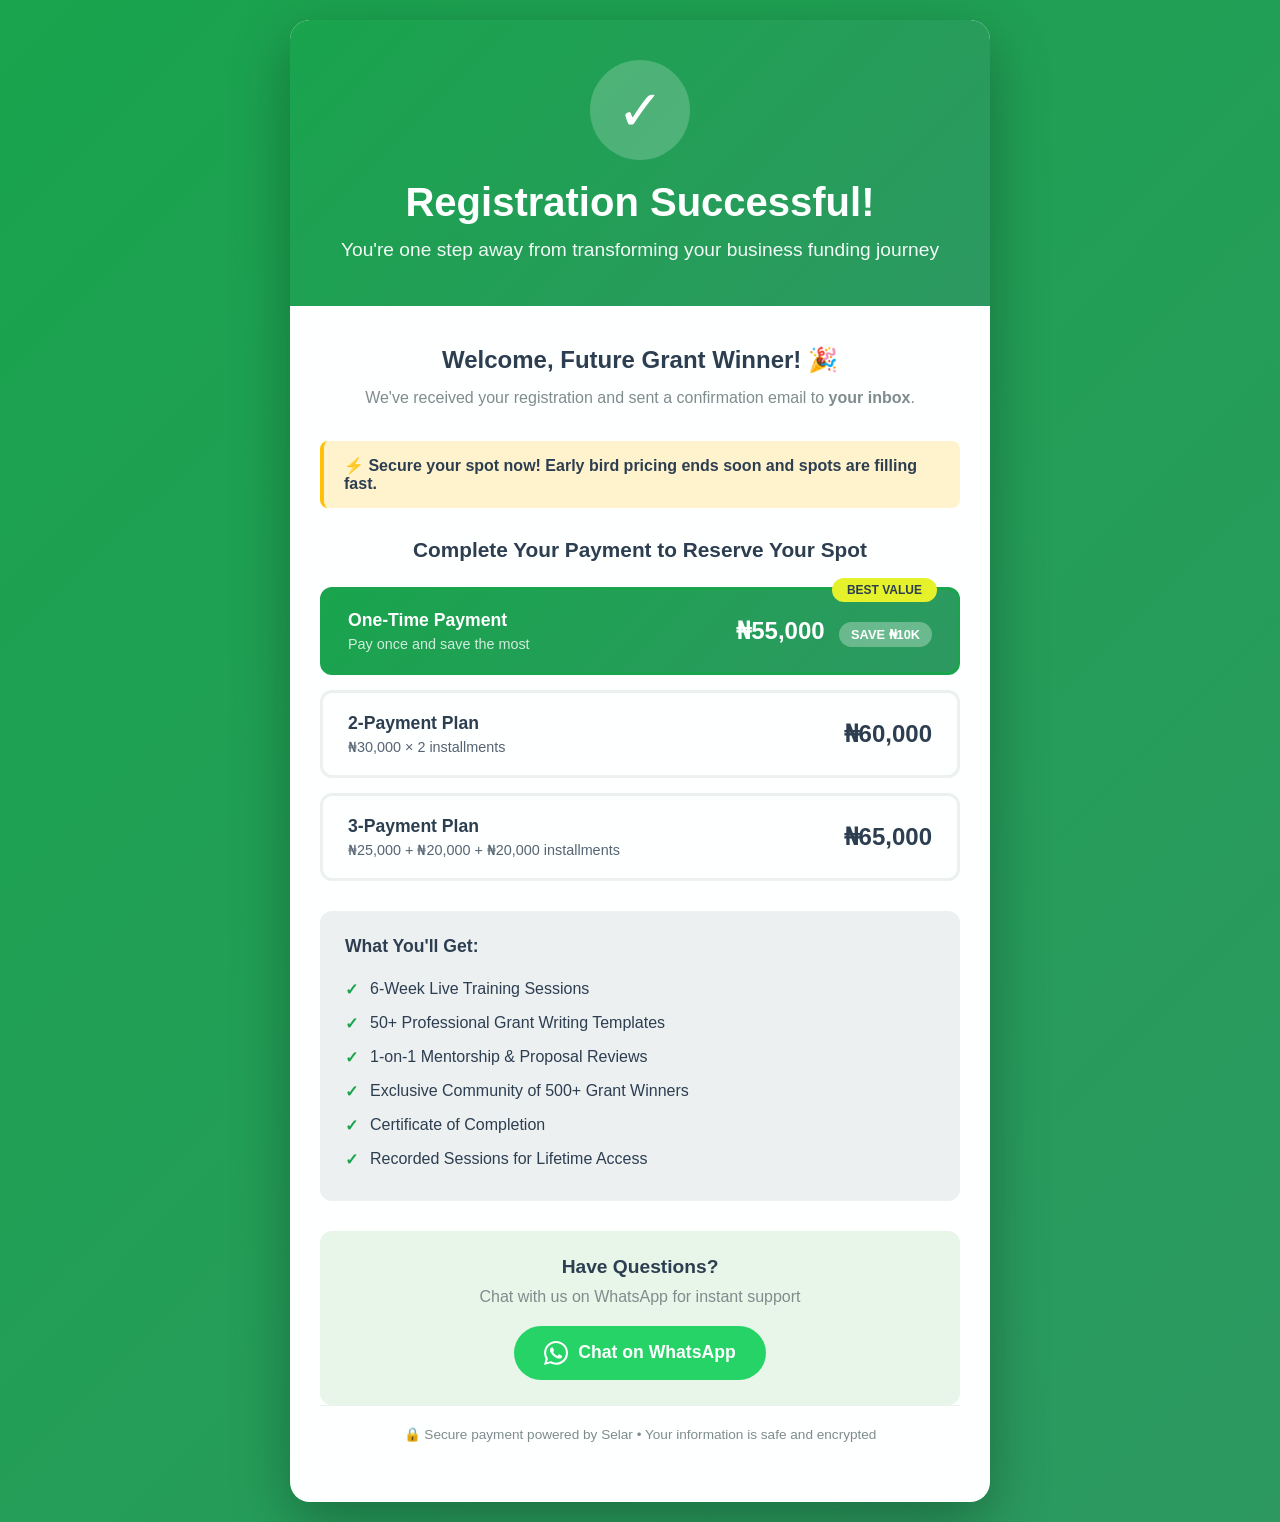
==== commit 85ac528f: "latest updates and design" ====
--- a/oldThankyou.html
+++ b/oldThankyou.html
@@ -3,188 +3,503 @@
 <head>
     <meta charset="UTF-8">
     <meta name="viewport" content="width=device-width, initial-scale=1.0">
-    <title>Thank You - School of Grant Success</title>
-    <link rel="stylesheet" href="styles.css">
+    <title>Thank You - Complete Your Payment | School of Grant Success</title>
+    
+    <!-- Meta Pixel Code - REPLACE WITH YOUR PIXEL ID -->
+    <script>
+    !function(f,b,e,v,n,t,s)
+    {if(f.fbq)return;n=f.fbq=function(){n.callMethod?
+    n.callMethod.apply(n,arguments):n.queue.push(arguments)};
+    if(!f._fbq)f._fbq=n;n.push=n;n.loaded=!0;n.version='2.0';
+    n.queue=[];t=b.createElement(e);t.async=!0;
+    t.src=v;s=b.getElementsByTagName(e)[0];
+    s.parentNode.insertBefore(t,s)}(window, document,'script',
+    'https://connect.facebook.net/en_US/fbevents.js');
+    fbq('init', 'YOUR_PIXEL_ID_HERE');
+    fbq('track', 'PageView');
+    </script>
+    <noscript>
+        <img height="1" width="1" style="display:none" 
+        src="https://www.facebook.com/tr?id=YOUR_PIXEL_ID_HERE&ev=PageView&noscript=1"/>
+    </noscript>
+    <!-- End Meta Pixel Code -->
+
     <style>
-        .thankyou-container {
+        * {
+            margin: 0;
+            padding: 0;
+            box-sizing: border-box;
+        }
+
+        :root {
+            --sgs-green-1: #19A44D;
+            --sgs-green-2: #2D9961;
+            --sgs-yellow: #E5F12A;
+            --white: #FEFFFF;
+            --gray-dark: #2C3E50;
+            --gray-medium: #7F8C8D;
+            --gray-light: #ECF0F1;
+        }
+
+        body {
+            font-family: -apple-system, BlinkMacSystemFont, 'Segoe UI', 'Roboto', sans-serif;
+            background: linear-gradient(135deg, var(--sgs-green-1), var(--sgs-green-2));
             min-height: 100vh;
             display: flex;
             align-items: center;
             justify-content: center;
-            padding: 40px 20px;
-            background: linear-gradient(135deg, var(--sgs-green-1), var(--sgs-green-2));
-        }
-
-        .thankyou-box {
-            background-color: var(--sgs-white);
+            padding: 20px;
+        }
+
+        .thankyou-container {
+            background-color: var(--white);
             max-width: 700px;
             width: 100%;
-            padding: 60px 40px;
             border-radius: 20px;
+            box-shadow: 0 20px 60px rgba(0,0,0,0.3);
+            overflow: hidden;
+            animation: slideUp 0.5s ease;
+        }
+
+        @keyframes slideUp {
+            from {
+                opacity: 0;
+                transform: translateY(30px);
+            }
+            to {
+                opacity: 1;
+                transform: translateY(0);
+            }
+        }
+
+        .thankyou-header {
+            background: linear-gradient(135deg, var(--sgs-green-1), var(--sgs-green-2));
+            padding: 40px 30px;
             text-align: center;
-            box-shadow: 0 20px 60px rgba(0,0,0,0.3);
-        }
-
-        .thankyou-icon {
+            color: var(--white);
+        }
+
+        .success-icon {
             width: 100px;
             height: 100px;
-            background-color: var(--sgs-green-1);
+            background-color: rgba(255,255,255,0.2);
             border-radius: 50%;
             display: flex;
             align-items: center;
             justify-content: center;
-            margin: 0 auto 30px;
-            font-size: 3rem;
+            margin: 0 auto 20px;
+            font-size: 3.5rem;
+            animation: scaleIn 0.5s ease 0.3s backwards;
+        }
+
+        @keyframes scaleIn {
+            from {
+                transform: scale(0);
+            }
+            to {
+                transform: scale(1);
+            }
         }
 
         .thankyou-title {
             font-size: 2.5rem;
             font-weight: 800;
-            color: var(--gray-dark);
-            margin-bottom: 20px;
+            margin-bottom: 10px;
         }
 
         .thankyou-subtitle {
             font-size: 1.2rem;
+            opacity: 0.95;
+            line-height: 1.6;
+        }
+
+        .thankyou-body {
+            padding: 40px 30px;
+        }
+
+        .personalized-message {
+            text-align: center;
+            margin-bottom: 30px;
+        }
+
+        .personalized-message h2 {
+            font-size: 1.5rem;
+            color: var(--gray-dark);
+            margin-bottom: 10px;
+        }
+
+        .personalized-message p {
             color: var(--gray-medium);
-            margin-bottom: 40px;
             line-height: 1.7;
-        }
-
-        .payment-buttons {
+            margin-bottom: 20px;
+        }
+
+        .urgency-banner {
+            background-color: #FFF3CD;
+            border-left: 4px solid #FFC107;
+            padding: 15px 20px;
+            margin-bottom: 30px;
+            border-radius: 8px;
+        }
+
+        .urgency-banner p {
+            color: var(--gray-dark);
+            font-weight: 600;
+            margin: 0;
+        }
+
+        .section-title {
+            text-align: center;
+            font-size: 1.3rem;
+            font-weight: 700;
+            color: var(--gray-dark);
+            margin-bottom: 25px;
+        }
+
+        .payment-options {
             display: grid;
-            gap: 20px;
+            gap: 15px;
             margin-bottom: 30px;
         }
 
-        .btn-payment {
-            padding: 20px;
-            border: none;
-            border-radius: 10px;
-            font-weight: 700;
-            font-size: 1.1rem;
-            cursor: pointer;
-            transition: all 0.3s ease;
+        .payment-btn {
             display: flex;
             justify-content: space-between;
             align-items: center;
-        }
-
-        .btn-payment:hover {
+            padding: 20px 25px;
+            border: 3px solid var(--gray-light);
+            border-radius: 12px;
+            background-color: var(--white);
+            cursor: pointer;
+            transition: all 0.3s ease;
+            text-decoration: none;
+            color: var(--gray-dark);
+        }
+
+        .payment-btn:hover {
+            border-color: var(--sgs-green-1);
+            background-color: var(--sgs-green-1);
+            color: var(--white);
             transform: translateY(-3px);
-            box-shadow: 0 10px 30px rgba(0,0,0,0.2);
-        }
-
-        .btn-one-time {
-            background-color: var(--sgs-green-1);
-            color: var(--sgs-white);
-            border: 3px solid var(--sgs-yellow);
-        }
-
-        .btn-two-payment {
-            background-color: var(--sgs-green-2);
-            color: var(--sgs-white);
-        }
-
-        .btn-three-payment {
-            background-color: var(--sgs-green-3);
-            color: var(--gray-dark);
-        }
-
-        .btn-whatsapp {
-            background-color: #25D366;
-            color: var(--sgs-white);
-        }
-
-        .payment-badge {
+            box-shadow: 0 10px 30px rgba(25, 164, 77, 0.2);
+        }
+
+        .payment-btn.featured {
+            border-color: var(--sgs-green-1);
+            background: linear-gradient(135deg, var(--sgs-green-1), var(--sgs-green-2));
+            color: var(--white);
+            position: relative;
+        }
+
+        .payment-btn.featured::before {
+            content: "BEST VALUE";
+            position: absolute;
+            top: -12px;
+            right: 20px;
             background-color: var(--sgs-yellow);
             color: var(--gray-dark);
             padding: 5px 15px;
             border-radius: 20px;
+            font-size: 0.75rem;
+            font-weight: 800;
+        }
+
+        .payment-info {
+            flex: 1;
+        }
+
+        .payment-title {
+            font-size: 1.1rem;
+            font-weight: 700;
+            margin-bottom: 5px;
+        }
+
+        .payment-description {
+            font-size: 0.9rem;
+            opacity: 0.8;
+        }
+
+        .payment-price {
+            font-size: 1.5rem;
+            font-weight: 800;
+        }
+
+        .savings-badge {
+            background-color: #E8F5E9;
+            color: var(--sgs-green-1);
+            padding: 5px 12px;
+            border-radius: 20px;
             font-size: 0.8rem;
-            font-weight: 800;
+            font-weight: 700;
+            margin-left: 10px;
+        }
+
+        .payment-btn.featured .savings-badge {
+            background-color: rgba(255,255,255,0.3);
+            color: var(--white);
+        }
+
+        .features-list {
+            background-color: var(--gray-light);
+            padding: 25px;
+            border-radius: 12px;
+            margin-bottom: 30px;
+        }
+
+        .features-list h3 {
+            font-size: 1.1rem;
+            margin-bottom: 15px;
+            color: var(--gray-dark);
+        }
+
+        .features-list ul {
+            list-style: none;
+        }
+
+        .features-list li {
+            padding: 8px 0 8px 25px;
+            position: relative;
+            color: var(--gray-dark);
+        }
+
+        .features-list li::before {
+            content: "✓";
+            position: absolute;
+            left: 0;
+            color: var(--sgs-green-1);
+            font-weight: 700;
+        }
+
+        .whatsapp-cta {
+            text-align: center;
+            padding: 25px;
+            background-color: #E8F5E9;
+            border-radius: 12px;
+        }
+
+        .whatsapp-cta h3 {
+            font-size: 1.2rem;
+            margin-bottom: 10px;
+            color: var(--gray-dark);
+        }
+
+        .whatsapp-cta p {
+            color: var(--gray-medium);
+            margin-bottom: 20px;
+        }
+
+        .whatsapp-btn {
+            display: inline-flex;
+            align-items: center;
+            gap: 10px;
+            background-color: #25D366;
+            color: var(--white);
+            padding: 15px 30px;
+            border-radius: 50px;
+            text-decoration: none;
+            font-weight: 700;
+            font-size: 1.1rem;
+            transition: all 0.3s ease;
+        }
+
+        .whatsapp-btn:hover {
+            background-color: #20BA5A;
+            transform: scale(1.05);
+        }
+
+        .security-note {
+            text-align: center;
+            padding: 20px;
+            color: var(--gray-medium);
+            font-size: 0.85rem;
+            border-top: 1px solid var(--gray-light);
+        }
+
+        @media (max-width: 768px) {
+            .thankyou-title {
+                font-size: 2rem;
+            }
+
+            .thankyou-body {
+                padding: 30px 20px;
+            }
+
+            .payment-btn {
+                flex-direction: column;
+                text-align: center;
+                gap: 10px;
+            }
+
+            .payment-price {
+                font-size: 1.3rem;
+            }
         }
     </style>
 </head>
 <body>
     <div class="thankyou-container">
-        <div class="thankyou-box">
-            <div class="thankyou-icon">✓</div>
-            <h1 class="thankyou-title">Thank You For Registering!</h1>
-            <p class="thankyou-subtitle">
-                You're one step closer to winning grants for your business. 
-                Complete your payment now to secure your spot in the next cohort. 
-                Limited spaces available!
-            </p>
-
-            <div class="payment-buttons">
-                <button class="btn-payment btn-one-time" id="btnOneTime">
-                    <span>One-Time Payment</span>
-                    <span>
-                        <span class="payment-badge">BEST VALUE</span>
-                        ₦55,000
-                    </span>
-                </button>
-
-                <button class="btn-payment btn-two-payment" id="btnTwoPayment">
-                    <span>2 Installments</span>
-                    <span>₦60,000</span>
-                </button>
-
-                <button class="btn-payment btn-three-payment" id="btnThreePayment">
-                    <span>3 Installments</span>
-                    <span>₦65,000</span>
-                </button>
-
-                <button class="btn-payment btn-whatsapp" id="btnWhatsApp">
-                    <span>Join WhatsApp Student Group</span>
-                    <span>FREE</span>
-                </button>
+        <!-- Header -->
+        <div class="thankyou-header">
+            <div class="success-icon">✓</div>
+            <h1 class="thankyou-title">Registration Successful!</h1>
+            <p class="thankyou-subtitle">You're one step away from transforming your business funding journey</p>
+        </div>
+
+        <!-- Body -->
+        <div class="thankyou-body">
+            <!-- Personalized Message -->
+            <div class="personalized-message">
+                <h2>Welcome, <span id="userName">Future Grant Winner</span>! 🎉</h2>
+                <p>We've received your registration and sent a confirmation email to <strong id="userEmail">your inbox</strong>.</p>
             </div>
 
-            <p style="color: var(--gray-medium); font-size: 0.9rem;">
-                Need help? WhatsApp us at +2347045108885
-            </p>
+            <!-- Urgency Banner -->
+            <div class="urgency-banner">
+                <p>⚡ Secure your spot now! Early bird pricing ends soon and spots are filling fast.</p>
+            </div>
+
+            <!-- Section Title -->
+            <h3 class="section-title">Complete Your Payment to Reserve Your Spot</h3>
+
+            <!-- Payment Options -->
+            <div class="payment-options">
+                <!-- Option 1: One-Time Payment (Featured) -->
+                <a href="https://selar.com/p/hmla99?affiliate=53rm355t51" class="payment-btn featured" id="paymentOption1">
+                    <div class="payment-info">
+                        <div class="payment-title">One-Time Payment</div>
+                        <div class="payment-description">Pay once and save the most</div>
+                    </div>
+                    <div>
+                        <span class="payment-price">₦55,000</span>
+                        <span class="savings-badge">SAVE ₦10K</span>
+                    </div>
+                </a>
+
+                <!-- Option 2: 2-Payment Plan -->
+                <a href="https://selar.com/p/4810y17710?affiliate=r97o8794p4" class="payment-btn" id="paymentOption2">
+                    <div class="payment-info">
+                        <div class="payment-title">2-Payment Plan</div>
+                        <div class="payment-description">₦30,000 × 2 installments</div>
+                    </div>
+                    <div>
+                        <span class="payment-price">₦60,000</span>
+                    </div>
+                </a>
+
+                <!-- Option 3: 3-Payment Plan -->
+                <a href="https://selar.com/p/7126491112?affiliate=7q863x1bz7"               class="payment-btn" id="paymentOption3">
+                    <div class="payment-info">
+                        <div class="payment-title">3-Payment Plan</div>
+                        <div class="payment-description">₦25,000 + ₦20,000 + ₦20,000 installments</div>
+                    </div>
+                    <div>
+                        <span class="payment-price">₦65,000</span>
+                    </div>
+                </a>
+            </div>
+
+            <!-- What You Get -->
+            <div class="features-list">
+                <h3>What You'll Get:</h3>
+                <ul>
+                    <li>6-Week Live Training Sessions</li>
+                    <li>50+ Professional Grant Writing Templates</li>
+                    <li>1-on-1 Mentorship & Proposal Reviews</li>
+                    <li>Exclusive Community of 500+ Grant Winners</li>
+                    <li>Certificate of Completion</li>
+                    <li>Recorded Sessions for Lifetime Access</li>
+                </ul>
+            </div>
+
+            <!-- WhatsApp CTA -->
+            <div class="whatsapp-cta">
+                <h3>Have Questions?</h3>
+                <p>Chat with us on WhatsApp for instant support</p>
+                <a href="https://wa.me/message/65EHVJDK5XQMM1" class="whatsapp-btn" target="_blank">
+                    <svg width="24" height="24" viewBox="0 0 24 24" fill="currentColor">
+                        <path d="M17.472 14.382c-.297-.149-1.758-.867-2.03-.967-.273-.099-.471-.148-.67.15-.197.297-.767.966-.94 1.164-.173.199-.347.223-.644.075-.297-.15-1.255-.463-2.39-1.475-.883-.788-1.48-1.761-1.653-2.059-.173-.297-.018-.458.13-.606.134-.133.298-.347.446-.52.149-.174.198-.298.298-.497.099-.198.05-.371-.025-.52-.075-.149-.669-1.612-.916-2.207-.242-.579-.487-.5-.669-.51-.173-.008-.371-.01-.57-.01-.198 0-.52.074-.792.372-.272.297-1.04 1.016-1.04 2.479 0 1.462 1.065 2.875 1.213 3.074.149.198 2.096 3.2 5.077 4.487.709.306 1.262.489 1.694.625.712.227 1.36.195 1.871.118.571-.085 1.758-.719 2.006-1.413.248-.694.248-1.289.173-1.413-.074-.124-.272-.198-.57-.347z"/>
+                        <path d="M20.52 3.449C18.24 1.245 15.24 0 12.045 0 5.463 0 .104 5.334.101 11.893c0 2.096.549 4.14 1.595 5.945L0 24l6.335-1.652c1.746.943 3.71 1.444 5.71 1.447h.006c6.585 0 11.946-5.336 11.949-11.896 0-3.176-1.24-6.165-3.495-8.411zm-8.475 18.297c-1.777 0-3.518-.479-5.032-1.378l-.36-.214-3.742.98 1-3.648-.235-.374c-.99-1.571-1.512-3.389-1.512-5.26.003-5.45 4.437-9.884 9.888-9.884 2.64 0 5.122 1.03 6.988 2.898 1.868 1.869 2.893 4.352 2.892 6.993-.003 5.451-4.437 9.887-9.887 9.887z"/>
+                    </svg>
+                    Chat on WhatsApp
+                </a>
+            </div>
+
+            <!-- Security Note -->
+            <div class="security-note">
+                <p>🔒 Secure payment powered by Selar • Your information is safe and encrypted</p>
+            </div>
         </div>
     </div>
 
     <script>
-        // PASTE YOUR SELAR LINKS HERE
-        const SELAR_ONE_TIME = "PASTE_LINK";
-        const SELAR_TWO_PAYMENT = "PASTE_LINK";
-        const SELAR_THREE_PAYMENT = "PASTE_LINK";
-        const WHATSAPP_GROUP = "PASTE_LINK";
-
-        document.getElementById('btnOneTime').addEventListener('click', () => {
+        // Configuration - PASTE YOUR SELAR LINKS HERE
+        const SELAR_ONE_TIME = 'https://selar.com/p/hmla99?affiliate=53rm355t51';
+        const SELAR_TWO_PAYMENT = 'https://selar.com/p/4810y17710?affiliate=r97o8794p4';
+        const SELAR_THREE_PAYMENT = 'https://selar.com/p/7126491112?affiliate=7q863x1bz7';
+
+        // Load personalized data
+        window.addEventListener('load', function() {
+            const registrationData = sessionStorage.getItem('registrationData');
+            
+            if (registrationData) {
+                const data = JSON.parse(registrationData);
+                document.getElementById('userName').textContent = data.name;
+                document.getElementById('userEmail').textContent = data.email;
+            }
+
+            // Track InitiateCheckout event
+            if (typeof fbq !== 'undefined') {
+                fbq('track', 'InitiateCheckout', {
+                    content_name: 'Grant Writing Course Payment Options',
+                    value: 55000,
+                    currency: 'NGN'
+                });
+            }
+        });
+
+        // Payment button handlers
+        document.getElementById('paymentOption1').addEventListener('click', function(e) {
+            e.preventDefault();
+            
+            // Track Purchase event
+            if (typeof fbq !== 'undefined') {
+                fbq('track', 'AddToCart', {
+                    content_name: 'One-Time Payment',
+                    value: 55000,
+                    currency: 'NGN'
+                });
+            }
+            
             window.location.href = SELAR_ONE_TIME;
         });
 
-        document.getElementById('btnTwoPayment').addEventListener('click', () => {
+        document.getElementById('paymentOption2').addEventListener('click', function(e) {
+            e.preventDefault();
+            
+            if (typeof fbq !== 'undefined') {
+                fbq('track', 'AddToCart', {
+                    content_name: '2-Payment Plan',
+                    value: 60000,
+                    currency: 'NGN'
+                });
+            }
+            
             window.location.href = SELAR_TWO_PAYMENT;
         });
 
-        document.getElementById('btnThreePayment').addEventListener('click', () => {
+        document.getElementById('paymentOption3').addEventListener('click', function(e) {
+            e.preventDefault();
+            
+            if (typeof fbq !== 'undefined') {
+                fbq('track', 'AddToCart', {
+                    content_name: '3-Payment Plan',
+                    value: 65000,
+                    currency: 'NGN'
+                });
+            }
+            
             window.location.href = SELAR_THREE_PAYMENT;
-        });
-
-        document.getElementById('btnWhatsApp').addEventListener('click', () => {
-            window.open(WHATSAPP_GROUP, '_blank');
         });
     </script>
 </body>
-</html>
-<!-- ```
-
-**SETUP INSTRUCTIONS:**
-
-1. **Update Configuration Links:**
-   - In `script.js` line 2: Replace `FORM_LINK` with your registration form URL
-   - In `thankyou.html` lines 113-116: Replace with your Selar payment links and WhatsApp group link
-
-2. **File Structure:**
-```
-   website/
-   ├── index.html
-   ├── styles.css
-   ├── script.js
-   └── thankyou.html -->+</html>
